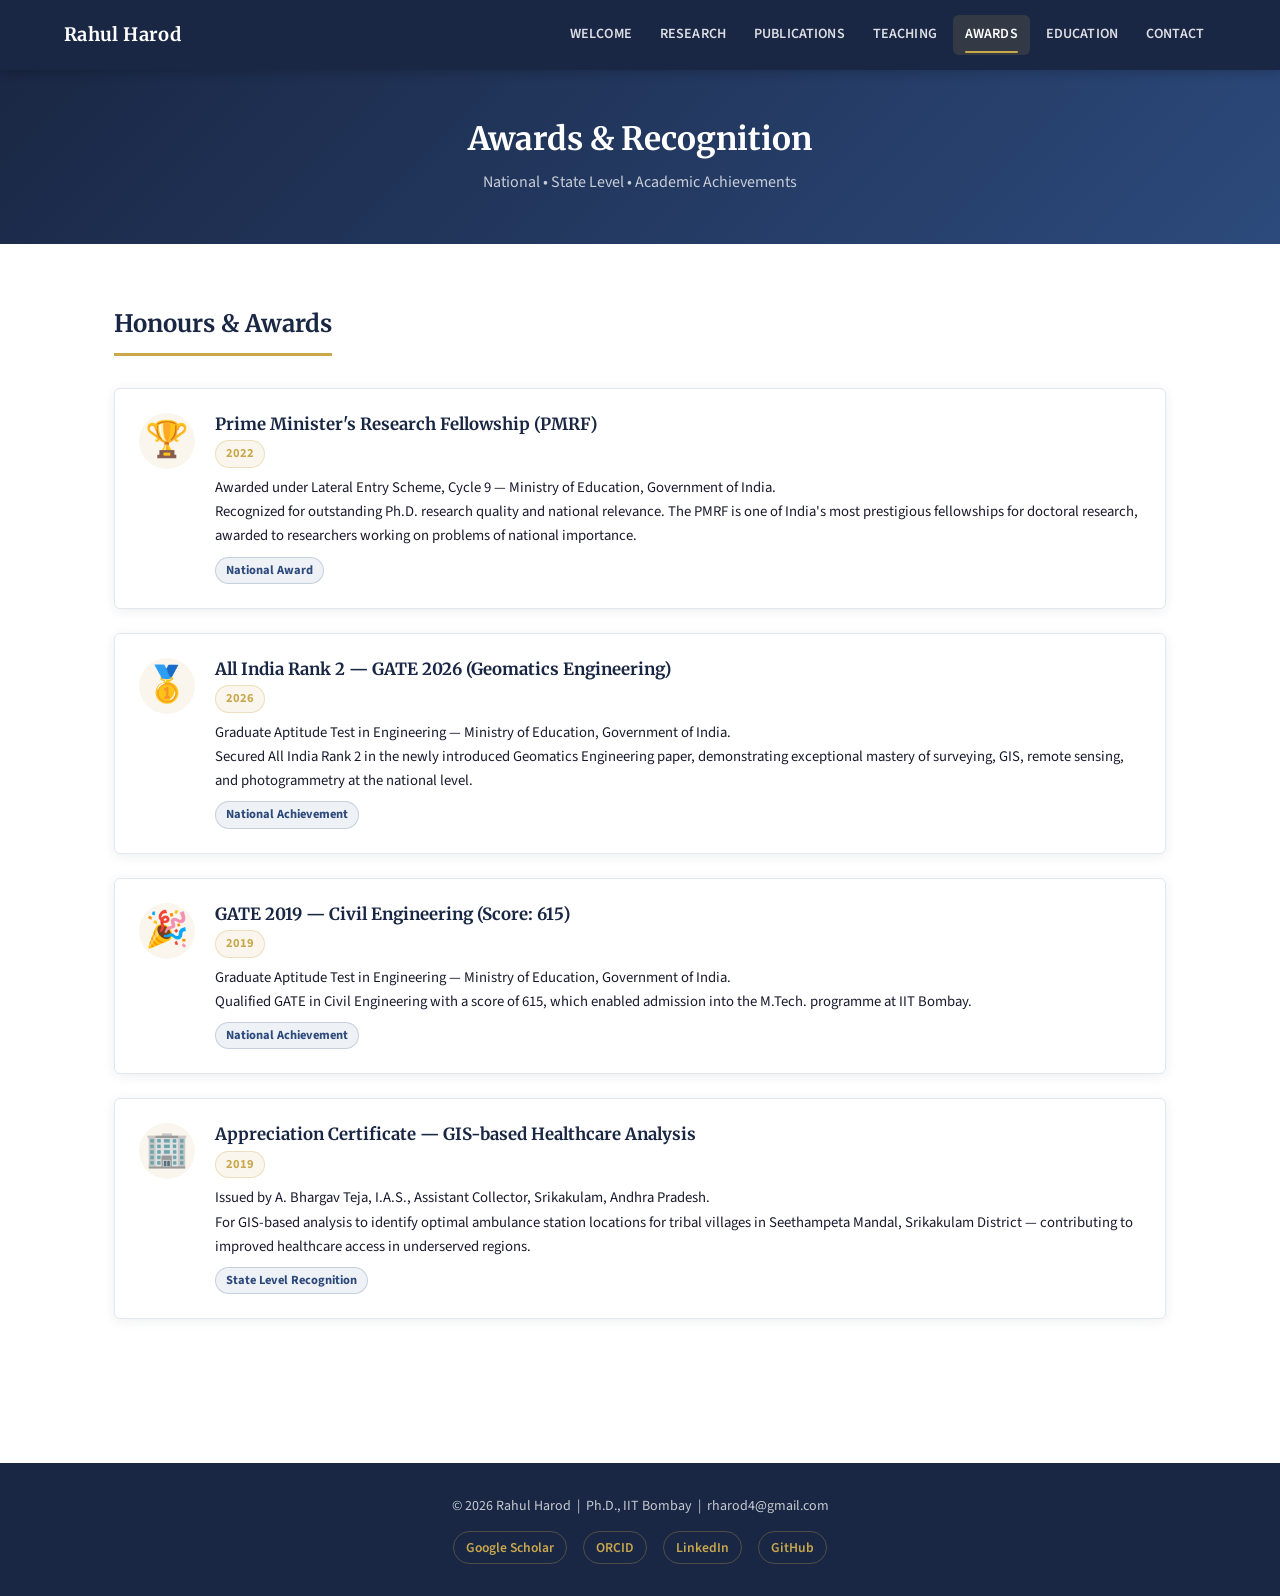
==== awards.html @ bf25e9b5 "Add complete academic portfolio website 7-page static site (HTML/CSS/JS) for Dr. Rahul Harod's acade" ====
<!DOCTYPE html>
<html lang="en">
<head>
  <meta charset="UTF-8">
  <meta name="viewport" content="width=device-width, initial-scale=1.0">
  <title>Awards — Rahul Harod | IIT Bombay</title>
  <meta name="description" content="Awards and recognition received by Dr. Rahul Harod including PMRF, GATE AIR 2, and other achievements.">
  <link rel="preconnect" href="https://fonts.googleapis.com">
  <link rel="preconnect" href="https://fonts.gstatic.com" crossorigin>
  <link href="https://fonts.googleapis.com/css2?family=Merriweather:ital,wght@0,400;0,700;1,400&family=Source+Sans+Pro:wght@400;600;700&display=swap" rel="stylesheet">
  <link rel="stylesheet" href="css/style.css">
</head>
<body>

  <!-- NAVBAR -->
  <nav class="navbar">
    <div class="nav-container">
      <a href="index.html" class="nav-logo">Rahul Harod</a>
      <button class="nav-toggle" aria-label="Toggle navigation">
        <span></span><span></span><span></span>
      </button>
      <div class="nav-links">
        <a href="index.html">Welcome</a>
        <a href="research.html">Research</a>
        <a href="publications.html">Publications</a>
        <a href="teaching.html">Teaching</a>
        <a href="awards.html">Awards</a>
        <a href="education.html">Education</a>
        <a href="contact.html">Contact</a>
      </div>
    </div>
  </nav>

  <!-- PAGE HEADER -->
  <div class="page-header">
    <h1>Awards &amp; Recognition</h1>
    <p>National &bull; State Level &bull; Academic Achievements</p>
  </div>

  <main>
    <section class="section">
      <div class="container">
        <h2 class="section-title">Honours &amp; Awards</h2>
        <div class="awards-list">

          <div class="award-card">
            <div class="award-icon">&#127942;</div>
            <div class="award-content">
              <h3>Prime Minister's Research Fellowship (PMRF)</h3>
              <span class="award-year">2022</span>
              <div class="award-desc">
                Awarded under Lateral Entry Scheme, Cycle 9 — Ministry of Education, Government of India.<br>
                Recognized for outstanding Ph.D. research quality and national relevance. The PMRF is one of India's most prestigious fellowships for doctoral research, awarded to researchers working on problems of national importance.
              </div>
              <span class="award-type">National Award</span>
            </div>
          </div>

          <div class="award-card">
            <div class="award-icon">&#129351;</div>
            <div class="award-content">
              <h3>All India Rank 2 — GATE 2026 (Geomatics Engineering)</h3>
              <span class="award-year">2026</span>
              <div class="award-desc">
                Graduate Aptitude Test in Engineering — Ministry of Education, Government of India.<br>
                Secured All India Rank 2 in the newly introduced Geomatics Engineering paper, demonstrating exceptional mastery of surveying, GIS, remote sensing, and photogrammetry at the national level.
              </div>
              <span class="award-type">National Achievement</span>
            </div>
          </div>

          <div class="award-card">
            <div class="award-icon">&#127881;</div>
            <div class="award-content">
              <h3>GATE 2019 — Civil Engineering (Score: 615)</h3>
              <span class="award-year">2019</span>
              <div class="award-desc">
                Graduate Aptitude Test in Engineering — Ministry of Education, Government of India.<br>
                Qualified GATE in Civil Engineering with a score of 615, which enabled admission into the M.Tech. programme at IIT Bombay.
              </div>
              <span class="award-type">National Achievement</span>
            </div>
          </div>

          <div class="award-card">
            <div class="award-icon">&#127970;</div>
            <div class="award-content">
              <h3>Appreciation Certificate — GIS-based Healthcare Analysis</h3>
              <span class="award-year">2019</span>
              <div class="award-desc">
                Issued by A. Bhargav Teja, I.A.S., Assistant Collector, Srikakulam, Andhra Pradesh.<br>
                For GIS-based analysis to identify optimal ambulance station locations for tribal villages in Seethampeta Mandal, Srikakulam District — contributing to improved healthcare access in underserved regions.
              </div>
              <span class="award-type">State Level Recognition</span>
            </div>
          </div>

        </div>
      </div>
    </section>
  </main>

  <!-- FOOTER -->
  <footer class="footer">
    <p>&#169; 2026 Rahul Harod &nbsp;|&nbsp; Ph.D., IIT Bombay &nbsp;|&nbsp; rharod4@gmail.com</p>
    <div class="footer-links">
      <a href="https://scholar.google.com/citations?user=Qqw7c_wAAAAJ&hl=en" target="_blank" rel="noopener">Google Scholar</a>
      <a href="https://orcid.org/0009-0002-3526-6725" target="_blank" rel="noopener">ORCID</a>
      <a href="http://www.linkedin.com/in/rahul-harod-670a47169" target="_blank" rel="noopener">LinkedIn</a>
      <a href="https://github.com/rahul-harod" target="_blank" rel="noopener">GitHub</a>
    </div>
  </footer>

  <script src="js/main.js"></script>
</body>
</html>
---- css/style.css ----
/* ============================================
   Rahul Harod Academic Portfolio — style.css
   ============================================ */

/* CSS Variables */
:root {
  --primary: #1a2744;
  --accent: #c9a84c;
  --secondary: #2c4a7c;
  --light-bg: #f8f9fc;
  --text-dark: #1a1a2e;
  --text-muted: #6b7280;
  --border: #e2e8f0;
  --white: #ffffff;
  --font-heading: 'Merriweather', Georgia, serif;
  --font-body: 'Source Sans Pro', 'Segoe UI', sans-serif;
  --font-mono: 'Courier New', monospace;
  --shadow: 0 2px 12px rgba(26, 39, 68, 0.08);
  --shadow-md: 0 4px 20px rgba(26, 39, 68, 0.12);
  --radius: 6px;
  --transition: 0.2s ease;
}

/* Reset & Base */
*, *::before, *::after { box-sizing: border-box; margin: 0; padding: 0; }

html { scroll-behavior: smooth; font-size: 16px; }

body {
  font-family: var(--font-body);
  color: var(--text-dark);
  background: var(--white);
  line-height: 1.7;
  padding-top: 70px;
}

h1, h2, h3, h4, h5 {
  font-family: var(--font-heading);
  line-height: 1.35;
  color: var(--primary);
}

a { color: var(--secondary); text-decoration: none; transition: color var(--transition); }
a:hover { color: var(--accent); }

ul { list-style: none; }

img { max-width: 100%; height: auto; }

/* ============================================
   NAVBAR
   ============================================ */
.navbar {
  position: fixed;
  top: 0; left: 0; right: 0;
  z-index: 1000;
  background: var(--primary);
  height: 70px;
  display: flex;
  align-items: center;
  box-shadow: 0 2px 10px rgba(0,0,0,0.2);
}

.nav-container {
  width: 100%;
  max-width: 1200px;
  margin: 0 auto;
  padding: 0 24px;
  display: flex;
  align-items: center;
  justify-content: space-between;
}

.nav-logo {
  font-family: var(--font-heading);
  font-size: 1.15rem;
  font-weight: 700;
  color: var(--white);
  letter-spacing: 0.02em;
}

.nav-logo:hover { color: var(--accent); }

.nav-links {
  display: flex;
  align-items: center;
  gap: 4px;
}

.nav-links a {
  color: rgba(255,255,255,0.85);
  font-family: var(--font-body);
  font-size: 0.88rem;
  font-weight: 600;
  padding: 8px 12px;
  border-radius: var(--radius);
  transition: all var(--transition);
  position: relative;
  letter-spacing: 0.01em;
  text-transform: uppercase;
}

.nav-links a:hover,
.nav-links a.active {
  color: var(--white);
  background: rgba(201,168,76,0.15);
}

.nav-links a.active::after {
  content: '';
  position: absolute;
  bottom: 2px; left: 12px; right: 12px;
  height: 2px;
  background: var(--accent);
  border-radius: 2px;
}

/* Hamburger */
.nav-toggle {
  display: none;
  flex-direction: column;
  gap: 5px;
  cursor: pointer;
  padding: 4px;
}

.nav-toggle span {
  display: block;
  width: 24px;
  height: 2px;
  background: var(--white);
  border-radius: 2px;
  transition: all 0.3s ease;
}

.nav-toggle.open span:nth-child(1) { transform: translateY(7px) rotate(45deg); }
.nav-toggle.open span:nth-child(2) { opacity: 0; }
.nav-toggle.open span:nth-child(3) { transform: translateY(-7px) rotate(-45deg); }

/* ============================================
   FOOTER
   ============================================ */
.footer {
  background: var(--primary);
  color: rgba(255,255,255,0.75);
  padding: 32px 24px;
  text-align: center;
  font-size: 0.875rem;
  margin-top: 80px;
}

.footer p { margin-bottom: 12px; }

.footer-links {
  display: flex;
  justify-content: center;
  gap: 16px;
  flex-wrap: wrap;
}

.footer-links a {
  color: var(--accent);
  font-weight: 600;
  font-size: 0.85rem;
  border: 1px solid rgba(201,168,76,0.3);
  padding: 4px 12px;
  border-radius: 20px;
  transition: all var(--transition);
}

.footer-links a:hover {
  background: rgba(201,168,76,0.15);
  border-color: var(--accent);
  color: var(--accent);
}

/* ============================================
   LAYOUT UTILITIES
   ============================================ */
.container {
  max-width: 1100px;
  margin: 0 auto;
  padding: 0 24px;
}

.section {
  padding: 64px 0;
}

.section + .section {
  border-top: 1px solid var(--border);
}

.section-title {
  font-size: 1.5rem;
  color: var(--primary);
  margin-bottom: 32px;
  padding-bottom: 12px;
  border-bottom: 3px solid var(--accent);
  display: inline-block;
}

.section-title-center {
  text-align: center;
  display: block;
}

/* ============================================
   HOME PAGE — HERO
   ============================================ */
.hero {
  background: linear-gradient(135deg, var(--primary) 0%, var(--secondary) 100%);
  color: var(--white);
  padding: 72px 24px;
}

.hero-inner {
  max-width: 1100px;
  margin: 0 auto;
  display: flex;
  align-items: center;
  gap: 48px;
}

.hero-photo {
  flex-shrink: 0;
}

.photo-circle {
  width: 160px;
  height: 160px;
  border-radius: 50%;
  background: var(--accent);
  display: flex;
  align-items: center;
  justify-content: center;
  font-family: var(--font-heading);
  font-size: 2.8rem;
  font-weight: 700;
  color: var(--primary);
  border: 4px solid rgba(255,255,255,0.3);
  box-shadow: 0 8px 32px rgba(0,0,0,0.2);
  overflow: hidden;
}

.photo-circle img {
  width: 100%;
  height: 100%;
  object-fit: cover;
}

.hero-content h1 {
  font-size: 2.4rem;
  color: var(--white);
  margin-bottom: 8px;
}

.hero-designation {
  font-size: 1.1rem;
  color: var(--accent);
  font-weight: 600;
  margin-bottom: 4px;
}

.hero-institution {
  font-size: 0.95rem;
  color: rgba(255,255,255,0.8);
  margin-bottom: 16px;
}

.hero-tagline {
  font-style: italic;
  color: rgba(255,255,255,0.9);
  font-size: 0.97rem;
  max-width: 600px;
  border-left: 3px solid var(--accent);
  padding-left: 14px;
  margin-bottom: 20px;
  line-height: 1.6;
}

.hero-contact {
  display: flex;
  flex-direction: column;
  gap: 5px;
  font-size: 0.9rem;
  color: rgba(255,255,255,0.85);
  margin-bottom: 20px;
}

.hero-contact span { display: flex; align-items: center; gap: 8px; }

.social-badges {
  display: flex;
  gap: 10px;
  flex-wrap: wrap;
}

.badge {
  display: inline-block;
  padding: 6px 16px;
  border: 1.5px solid var(--accent);
  color: var(--accent);
  border-radius: 20px;
  font-size: 0.82rem;
  font-weight: 700;
  letter-spacing: 0.03em;
  text-transform: uppercase;
  transition: all var(--transition);
}

.badge:hover {
  background: var(--accent);
  color: var(--primary);
}

/* ============================================
   HOME PAGE — QUICK STATS
   ============================================ */
.stats-grid {
  display: grid;
  grid-template-columns: repeat(4, 1fr);
  gap: 20px;
  margin-top: 16px;
}

.stat-card {
  background: var(--white);
  border: 1px solid var(--border);
  border-radius: var(--radius);
  padding: 28px 20px;
  text-align: center;
  box-shadow: var(--shadow);
  transition: transform var(--transition), box-shadow var(--transition);
}

.stat-card:hover {
  transform: translateY(-3px);
  box-shadow: var(--shadow-md);
}

.stat-icon {
  font-size: 2rem;
  margin-bottom: 10px;
}

.stat-number {
  font-family: var(--font-heading);
  font-size: 1.6rem;
  font-weight: 700;
  color: var(--primary);
  display: block;
}

.stat-label {
  font-size: 0.85rem;
  color: var(--text-muted);
  margin-top: 4px;
}

/* ============================================
   HOME PAGE — ABOUT BIO
   ============================================ */
.about-text p {
  margin-bottom: 16px;
  font-size: 1rem;
  line-height: 1.8;
  color: var(--text-dark);
}

/* ============================================
   HOME PAGE — NOTIFICATIONS
   ============================================ */
.notifications-list {
  display: flex;
  flex-direction: column;
  gap: 12px;
}

.notification-item {
  display: flex;
  gap: 14px;
  align-items: flex-start;
  padding: 14px 18px;
  background: var(--light-bg);
  border-left: 4px solid var(--accent);
  border-radius: 0 var(--radius) var(--radius) 0;
  font-size: 0.95rem;
}

.notif-dot {
  width: 8px;
  height: 8px;
  min-width: 8px;
  background: var(--accent);
  border-radius: 50%;
  margin-top: 6px;
}

/* ============================================
   PUBLICATION CARDS
   ============================================ */
.pub-list {
  display: flex;
  flex-direction: column;
  gap: 20px;
}

.pub-card {
  background: var(--white);
  border: 1px solid var(--border);
  border-left: 5px solid var(--accent);
  border-radius: var(--radius);
  padding: 20px 22px;
  box-shadow: var(--shadow);
  transition: box-shadow var(--transition);
}

.pub-card:hover { box-shadow: var(--shadow-md); }

.pub-number {
  font-size: 0.78rem;
  font-weight: 700;
  color: var(--accent);
  text-transform: uppercase;
  letter-spacing: 0.05em;
  margin-bottom: 6px;
}

.pub-title {
  font-family: var(--font-heading);
  font-size: 1rem;
  color: var(--primary);
  margin-bottom: 6px;
  line-height: 1.45;
}

.pub-authors {
  font-size: 0.9rem;
  color: var(--text-muted);
  margin-bottom: 4px;
}

.pub-journal {
  font-style: italic;
  font-size: 0.9rem;
  color: var(--secondary);
  margin-bottom: 10px;
}

.pub-meta {
  display: flex;
  gap: 10px;
  flex-wrap: wrap;
  align-items: center;
}

.doi-link {
  display: inline-block;
  padding: 4px 14px;
  background: var(--primary);
  color: var(--white);
  font-size: 0.8rem;
  font-weight: 600;
  border-radius: 20px;
  transition: background var(--transition);
}

.doi-link:hover { background: var(--secondary); color: var(--white); }

.pub-tag {
  display: inline-block;
  padding: 3px 10px;
  background: rgba(201,168,76,0.15);
  color: var(--primary);
  border: 1px solid rgba(201,168,76,0.4);
  font-size: 0.78rem;
  font-weight: 600;
  border-radius: 20px;
}

.pub-tag.under-review {
  background: rgba(44,74,124,0.1);
  border-color: rgba(44,74,124,0.3);
  color: var(--secondary);
}

.subsection-title {
  font-family: var(--font-heading);
  font-size: 1.15rem;
  color: var(--secondary);
  margin: 36px 0 18px;
  padding-bottom: 8px;
  border-bottom: 2px solid var(--border);
}

/* Conference items */
.conf-item {
  padding: 16px 20px;
  border: 1px solid var(--border);
  border-left: 4px solid var(--secondary);
  border-radius: var(--radius);
  background: var(--white);
  margin-bottom: 14px;
}

.conf-title {
  font-weight: 700;
  color: var(--primary);
  font-size: 0.95rem;
  margin-bottom: 4px;
}

.conf-venue {
  font-size: 0.88rem;
  color: var(--text-muted);
}

/* ============================================
   RESEARCH PAGE
   ============================================ */
.interests-grid {
  display: grid;
  grid-template-columns: repeat(2, 1fr);
  gap: 14px;
}

.interest-item {
  display: flex;
  align-items: flex-start;
  gap: 12px;
  padding: 14px 16px;
  background: var(--light-bg);
  border-radius: var(--radius);
  border-left: 3px solid var(--accent);
  font-size: 0.95rem;
}

.interest-item::before {
  content: '▸';
  color: var(--accent);
  font-size: 1rem;
  flex-shrink: 0;
  margin-top: 1px;
}

.phd-objective {
  margin-bottom: 28px;
  padding: 22px;
  background: var(--white);
  border: 1px solid var(--border);
  border-radius: var(--radius);
  box-shadow: var(--shadow);
}

.phd-objective-header {
  display: flex;
  align-items: center;
  gap: 14px;
  margin-bottom: 12px;
}

.obj-badge {
  background: var(--primary);
  color: var(--accent);
  font-size: 0.78rem;
  font-weight: 700;
  padding: 4px 12px;
  border-radius: 20px;
  text-transform: uppercase;
  letter-spacing: 0.05em;
  white-space: nowrap;
}

.phd-objective h4 {
  font-size: 1rem;
  color: var(--primary);
}

.phd-objective p {
  font-size: 0.93rem;
  color: var(--text-dark);
  line-height: 1.7;
}

.phd-highlight {
  background: linear-gradient(135deg, var(--light-bg) 0%, rgba(201,168,76,0.06) 100%);
  border: 1px solid var(--border);
  border-radius: var(--radius);
  padding: 24px;
  margin-bottom: 32px;
}

.phd-highlight h3 {
  font-size: 1.05rem;
  color: var(--secondary);
  margin-bottom: 8px;
}

.phd-highlight p {
  font-size: 0.95rem;
  color: var(--text-dark);
  line-height: 1.75;
}

/* ============================================
   TIMELINE (Education/Experience)
   ============================================ */
.timeline {
  position: relative;
  padding-left: 36px;
}

.timeline::before {
  content: '';
  position: absolute;
  left: 10px;
  top: 6px;
  bottom: 6px;
  width: 2px;
  background: linear-gradient(to bottom, var(--primary), var(--secondary));
}

.timeline-item {
  position: relative;
  margin-bottom: 36px;
}

.timeline-dot {
  position: absolute;
  left: -30px;
  top: 6px;
  width: 16px;
  height: 16px;
  border-radius: 50%;
  background: var(--accent);
  border: 3px solid var(--white);
  box-shadow: 0 0 0 2px var(--primary);
}

.timeline-card {
  background: var(--white);
  border: 1px solid var(--border);
  border-radius: var(--radius);
  padding: 22px 24px;
  box-shadow: var(--shadow);
  transition: box-shadow var(--transition);
}

.timeline-card:hover { box-shadow: var(--shadow-md); }

.timeline-period {
  display: inline-block;
  font-size: 0.8rem;
  font-weight: 700;
  color: var(--white);
  background: var(--primary);
  padding: 3px 12px;
  border-radius: 20px;
  margin-bottom: 10px;
  letter-spacing: 0.03em;
}

.timeline-title {
  font-family: var(--font-heading);
  font-size: 1.1rem;
  color: var(--primary);
  margin-bottom: 4px;
}

.timeline-subtitle {
  font-size: 0.9rem;
  color: var(--secondary);
  font-weight: 600;
  margin-bottom: 10px;
}

.timeline-card ul {
  list-style: none;
  padding: 0;
}

.timeline-card ul li {
  font-size: 0.92rem;
  color: var(--text-dark);
  padding: 3px 0 3px 18px;
  position: relative;
}

.timeline-card ul li::before {
  content: '•';
  color: var(--accent);
  position: absolute;
  left: 0;
  font-weight: 700;
}

.timeline-card .timeline-meta {
  font-size: 0.87rem;
  color: var(--text-muted);
  margin-top: 6px;
}

/* ============================================
   AWARDS PAGE
   ============================================ */
.awards-list {
  display: flex;
  flex-direction: column;
  gap: 24px;
}

.award-card {
  display: flex;
  gap: 20px;
  background: var(--white);
  border: 1px solid var(--border);
  border-radius: var(--radius);
  padding: 24px;
  box-shadow: var(--shadow);
  transition: box-shadow var(--transition);
}

.award-card:hover { box-shadow: var(--shadow-md); }

.award-icon {
  font-size: 2.2rem;
  flex-shrink: 0;
  width: 56px;
  height: 56px;
  background: rgba(201,168,76,0.1);
  border-radius: 50%;
  display: flex;
  align-items: center;
  justify-content: center;
}

.award-content h3 {
  font-size: 1.05rem;
  color: var(--primary);
  margin-bottom: 4px;
}

.award-year {
  display: inline-block;
  font-size: 0.78rem;
  font-weight: 700;
  color: var(--accent);
  background: rgba(201,168,76,0.1);
  border: 1px solid rgba(201,168,76,0.3);
  padding: 2px 10px;
  border-radius: 20px;
  margin-bottom: 8px;
}

.award-desc {
  font-size: 0.92rem;
  color: var(--text-dark);
  line-height: 1.65;
}

.award-type {
  display: inline-block;
  margin-top: 8px;
  font-size: 0.78rem;
  font-weight: 700;
  color: var(--secondary);
  background: rgba(44,74,124,0.08);
  border: 1px solid rgba(44,74,124,0.2);
  padding: 2px 10px;
  border-radius: 20px;
}

/* ============================================
   TEACHING PAGE
   ============================================ */
.philosophy-list {
  list-style: none;
  padding: 0;
}

.philosophy-list li {
  padding: 10px 0 10px 28px;
  position: relative;
  font-size: 0.97rem;
  border-bottom: 1px solid var(--border);
}

.philosophy-list li:last-child { border-bottom: none; }

.philosophy-list li::before {
  content: '▸';
  color: var(--accent);
  position: absolute;
  left: 0;
  font-size: 1rem;
}

.courses-grid {
  display: grid;
  grid-template-columns: repeat(2, 1fr);
  gap: 24px;
}

.course-group {
  background: var(--white);
  border: 1px solid var(--border);
  border-radius: var(--radius);
  padding: 22px;
  box-shadow: var(--shadow);
}

.course-group h4 {
  font-size: 0.9rem;
  text-transform: uppercase;
  letter-spacing: 0.05em;
  color: var(--accent);
  margin-bottom: 14px;
  padding-bottom: 8px;
  border-bottom: 2px solid var(--border);
}

.course-group ul {
  list-style: none;
}

.course-group ul li {
  padding: 6px 0 6px 18px;
  font-size: 0.93rem;
  position: relative;
  border-bottom: 1px solid var(--border);
  color: var(--text-dark);
}

.course-group ul li:last-child { border-bottom: none; }

.course-group ul li::before {
  content: '•';
  color: var(--accent);
  position: absolute;
  left: 0;
  font-weight: 700;
}

.ta-block {
  background: var(--light-bg);
  border-radius: var(--radius);
  padding: 24px;
  border: 1px solid var(--border);
}

.ta-block h4 {
  font-size: 1rem;
  color: var(--primary);
  margin-bottom: 14px;
  display: flex;
  align-items: center;
  gap: 10px;
}

.ta-item {
  padding: 12px 0;
  border-bottom: 1px solid var(--border);
}

.ta-item:last-child { border-bottom: none; }

.ta-item strong {
  display: block;
  color: var(--primary);
  font-size: 0.93rem;
  margin-bottom: 3px;
}

.ta-item p {
  font-size: 0.88rem;
  color: var(--text-muted);
  line-height: 1.5;
}

/* ============================================
   CONTACT PAGE
   ============================================ */
.contact-grid {
  display: grid;
  grid-template-columns: 1fr 1fr;
  gap: 40px;
  align-items: start;
}

.contact-card {
  background: var(--white);
  border: 1px solid var(--border);
  border-radius: var(--radius);
  padding: 32px;
  box-shadow: var(--shadow);
}

.contact-card h3 {
  font-size: 1.15rem;
  margin-bottom: 20px;
  padding-bottom: 12px;
  border-bottom: 2px solid var(--accent);
}

.contact-info-list {
  list-style: none;
  display: flex;
  flex-direction: column;
  gap: 14px;
}

.contact-info-list li {
  display: flex;
  gap: 14px;
  align-items: flex-start;
  font-size: 0.95rem;
}

.contact-info-list li .icon {
  font-size: 1.2rem;
  flex-shrink: 0;
  width: 24px;
}

.contact-links-list {
  list-style: none;
  display: flex;
  flex-direction: column;
  gap: 12px;
}

.contact-links-list li a {
  display: flex;
  align-items: center;
  gap: 12px;
  padding: 12px 16px;
  background: var(--light-bg);
  border: 1px solid var(--border);
  border-radius: var(--radius);
  color: var(--primary);
  font-weight: 600;
  font-size: 0.92rem;
  transition: all var(--transition);
}

.contact-links-list li a:hover {
  background: var(--primary);
  color: var(--accent);
  border-color: var(--primary);
}

/* ============================================
   SKILLS PAGE
   ============================================ */
.skills-grid {
  display: grid;
  grid-template-columns: repeat(2, 1fr);
  gap: 20px;
}

.skill-group {
  background: var(--white);
  border: 1px solid var(--border);
  border-radius: var(--radius);
  padding: 20px 22px;
  box-shadow: var(--shadow);
}

.skill-group h4 {
  font-size: 0.82rem;
  text-transform: uppercase;
  letter-spacing: 0.06em;
  color: var(--accent);
  margin-bottom: 12px;
  padding-bottom: 8px;
  border-bottom: 1px solid var(--border);
}

.skill-tags {
  display: flex;
  flex-wrap: wrap;
  gap: 8px;
}

.skill-tag {
  display: inline-block;
  padding: 4px 12px;
  background: rgba(26,39,68,0.06);
  color: var(--primary);
  font-size: 0.85rem;
  border-radius: 20px;
  border: 1px solid rgba(26,39,68,0.12);
  font-weight: 500;
}

.membership-card {
  background: var(--light-bg);
  border: 1px solid var(--border);
  border-left: 4px solid var(--secondary);
  border-radius: var(--radius);
  padding: 18px 22px;
  font-size: 0.95rem;
}

.membership-card strong {
  color: var(--primary);
  display: block;
  margin-bottom: 4px;
}

/* ============================================
   PAGE HEADER BANNER
   ============================================ */
.page-header {
  background: linear-gradient(135deg, var(--primary) 0%, var(--secondary) 100%);
  padding: 48px 24px;
  color: var(--white);
  text-align: center;
}

.page-header h1 {
  color: var(--white);
  font-size: 2rem;
  margin-bottom: 8px;
}

.page-header p {
  color: rgba(255,255,255,0.75);
  font-size: 1rem;
}

/* ============================================
   RESPONSIVE
   ============================================ */
@media (max-width: 900px) {
  .stats-grid { grid-template-columns: repeat(2, 1fr); }
  .interests-grid { grid-template-columns: 1fr; }
  .courses-grid { grid-template-columns: 1fr; }
  .contact-grid { grid-template-columns: 1fr; }
  .skills-grid { grid-template-columns: 1fr; }
  .award-card { flex-direction: column; gap: 12px; }
}

@media (max-width: 720px) {
  body { padding-top: 70px; }

  .nav-links {
    display: none;
    position: absolute;
    top: 70px;
    left: 0; right: 0;
    background: var(--primary);
    flex-direction: column;
    padding: 12px 16px 20px;
    gap: 2px;
    border-top: 1px solid rgba(255,255,255,0.1);
    box-shadow: 0 8px 20px rgba(0,0,0,0.2);
  }

  .nav-links.open { display: flex; }
  .nav-links a { padding: 10px 14px; font-size: 0.9rem; }
  .nav-toggle { display: flex; }

  .hero-inner { flex-direction: column; text-align: center; gap: 28px; }
  .hero-tagline { text-align: left; }
  .hero-contact { align-items: center; }
  .social-badges { justify-content: center; }
  .hero-content h1 { font-size: 1.8rem; }

  .stats-grid { grid-template-columns: repeat(2, 1fr); gap: 14px; }

  .timeline { padding-left: 24px; }
  .timeline-dot { left: -22px; }

  .section { padding: 44px 0; }
  .page-header h1 { font-size: 1.6rem; }
}

@media (max-width: 480px) {
  .stats-grid { grid-template-columns: 1fr 1fr; }
  .hero-content h1 { font-size: 1.6rem; }
  .photo-circle { width: 120px; height: 120px; font-size: 2.2rem; }
}
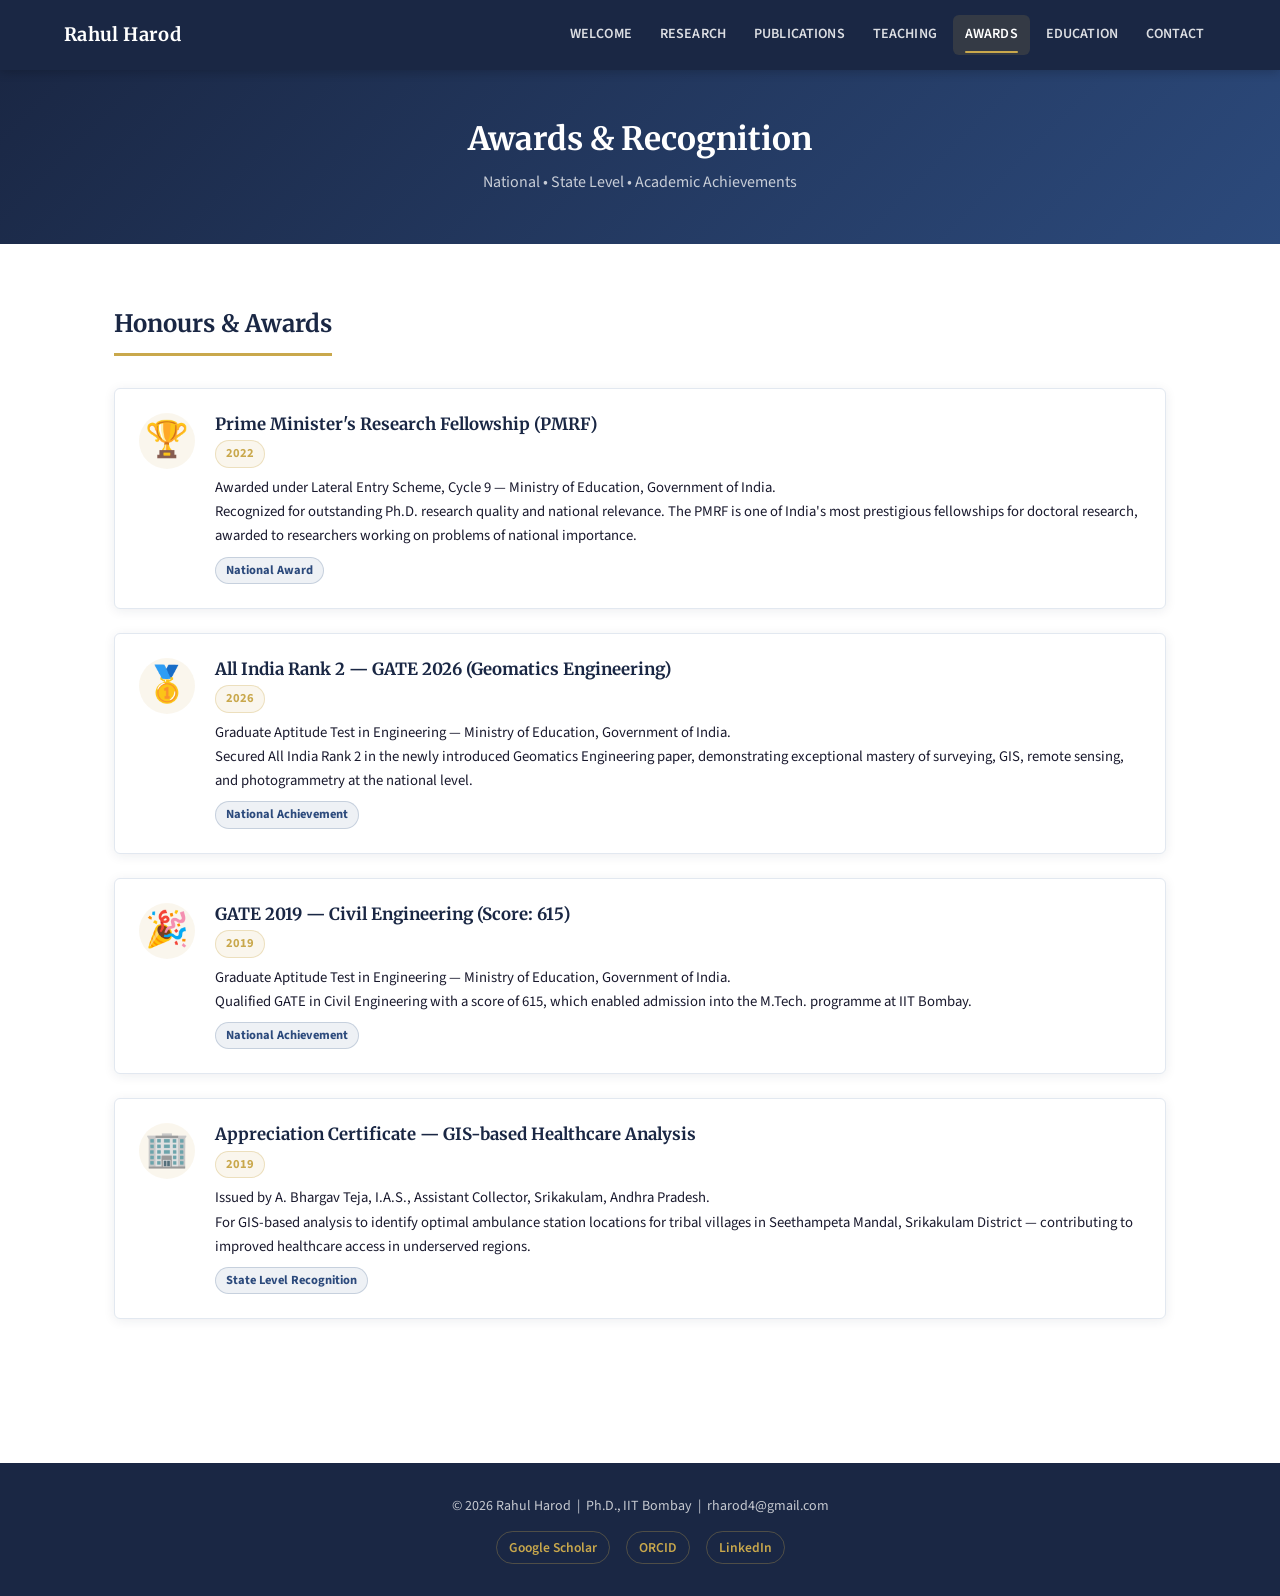
==== commit 1c41cd7b: "Overhaul landing page and sitewide professional polish - Add profile photo (Rahul.jpeg) replacing in" ====
--- a/awards.html
+++ b/awards.html
@@ -107,7 +107,7 @@
       <a href="https://scholar.google.com/citations?user=Qqw7c_wAAAAJ&hl=en" target="_blank" rel="noopener">Google Scholar</a>
       <a href="https://orcid.org/0009-0002-3526-6725" target="_blank" rel="noopener">ORCID</a>
       <a href="http://www.linkedin.com/in/rahul-harod-670a47169" target="_blank" rel="noopener">LinkedIn</a>
-      <a href="https://github.com/rahul-harod" target="_blank" rel="noopener">GitHub</a>
+
     </div>
   </footer>
 
--- a/css/style.css
+++ b/css/style.css
@@ -279,16 +279,12 @@
   line-height: 1.6;
 }
 
-.hero-contact {
-  display: flex;
-  flex-direction: column;
-  gap: 5px;
+.hero-contact-line {
   font-size: 0.9rem;
-  color: rgba(255,255,255,0.85);
+  color: rgba(255,255,255,0.75);
   margin-bottom: 20px;
-}
-
-.hero-contact span { display: flex; align-items: center; gap: 8px; }
+  letter-spacing: 0.01em;
+}
 
 .social-badges {
   display: flex;
@@ -321,14 +317,14 @@
   display: grid;
   grid-template-columns: repeat(4, 1fr);
   gap: 20px;
-  margin-top: 16px;
 }
 
 .stat-card {
   background: var(--white);
   border: 1px solid var(--border);
-  border-radius: var(--radius);
-  padding: 28px 20px;
+  border-top: 3px solid var(--accent);
+  border-radius: var(--radius);
+  padding: 24px 20px;
   text-align: center;
   box-shadow: var(--shadow);
   transition: transform var(--transition), box-shadow var(--transition);
@@ -339,23 +335,24 @@
   box-shadow: var(--shadow-md);
 }
 
-.stat-icon {
-  font-size: 2rem;
-  margin-bottom: 10px;
-}
-
-.stat-number {
+.stat-icon-text {
   font-family: var(--font-heading);
-  font-size: 1.6rem;
-  font-weight: 700;
-  color: var(--primary);
-  display: block;
-}
-
-.stat-label {
-  font-size: 0.85rem;
+  font-size: 1.7rem;
+  font-weight: 700;
+  color: var(--primary);
+  margin-bottom: 6px;
+}
+
+.stat-label-main {
+  font-size: 0.88rem;
+  font-weight: 700;
+  color: var(--primary);
+  margin-bottom: 3px;
+}
+
+.stat-sub {
+  font-size: 0.78rem;
   color: var(--text-muted);
-  margin-top: 4px;
 }
 
 /* ============================================
@@ -366,6 +363,90 @@
   font-size: 1rem;
   line-height: 1.8;
   color: var(--text-dark);
+}
+
+/* ============================================
+   HOME PAGE — RESEARCH HIGHLIGHTS
+   ============================================ */
+.highlights-grid {
+  display: grid;
+  grid-template-columns: repeat(2, 1fr);
+  gap: 20px;
+}
+
+.highlight-card {
+  background: var(--white);
+  border: 1px solid var(--border);
+  border-radius: var(--radius);
+  padding: 22px 24px;
+  box-shadow: var(--shadow);
+}
+
+.highlight-label {
+  font-family: var(--font-heading);
+  font-size: 0.88rem;
+  font-weight: 700;
+  color: var(--accent);
+  text-transform: uppercase;
+  letter-spacing: 0.06em;
+  margin-bottom: 10px;
+}
+
+.highlight-card p {
+  font-size: 0.93rem;
+  color: var(--text-dark);
+  line-height: 1.7;
+}
+
+/* ============================================
+   HOME PAGE — COLLABORATE
+   ============================================ */
+.collab-grid {
+  display: grid;
+  grid-template-columns: repeat(2, 1fr);
+  gap: 20px;
+}
+
+.collab-item {
+  padding: 20px 22px;
+  border: 1px solid var(--border);
+  border-left: 4px solid var(--secondary);
+  border-radius: var(--radius);
+  background: var(--white);
+  box-shadow: var(--shadow);
+}
+
+.collab-title {
+  font-family: var(--font-heading);
+  font-size: 0.93rem;
+  font-weight: 700;
+  color: var(--primary);
+  margin-bottom: 8px;
+}
+
+.collab-item p {
+  font-size: 0.9rem;
+  color: var(--text-dark);
+  line-height: 1.65;
+}
+
+.cta-btn {
+  display: inline-block;
+  padding: 11px 28px;
+  background: var(--primary);
+  color: var(--white);
+  font-family: var(--font-body);
+  font-size: 0.92rem;
+  font-weight: 700;
+  border-radius: var(--radius);
+  letter-spacing: 0.02em;
+  transition: background var(--transition), transform var(--transition);
+}
+
+.cta-btn:hover {
+  background: var(--secondary);
+  color: var(--white);
+  transform: translateY(-1px);
 }
 
 /* ============================================
@@ -1040,6 +1121,8 @@
   .contact-grid { grid-template-columns: 1fr; }
   .skills-grid { grid-template-columns: 1fr; }
   .award-card { flex-direction: column; gap: 12px; }
+  .highlights-grid { grid-template-columns: 1fr; }
+  .collab-grid { grid-template-columns: 1fr; }
 }
 
 @media (max-width: 720px) {
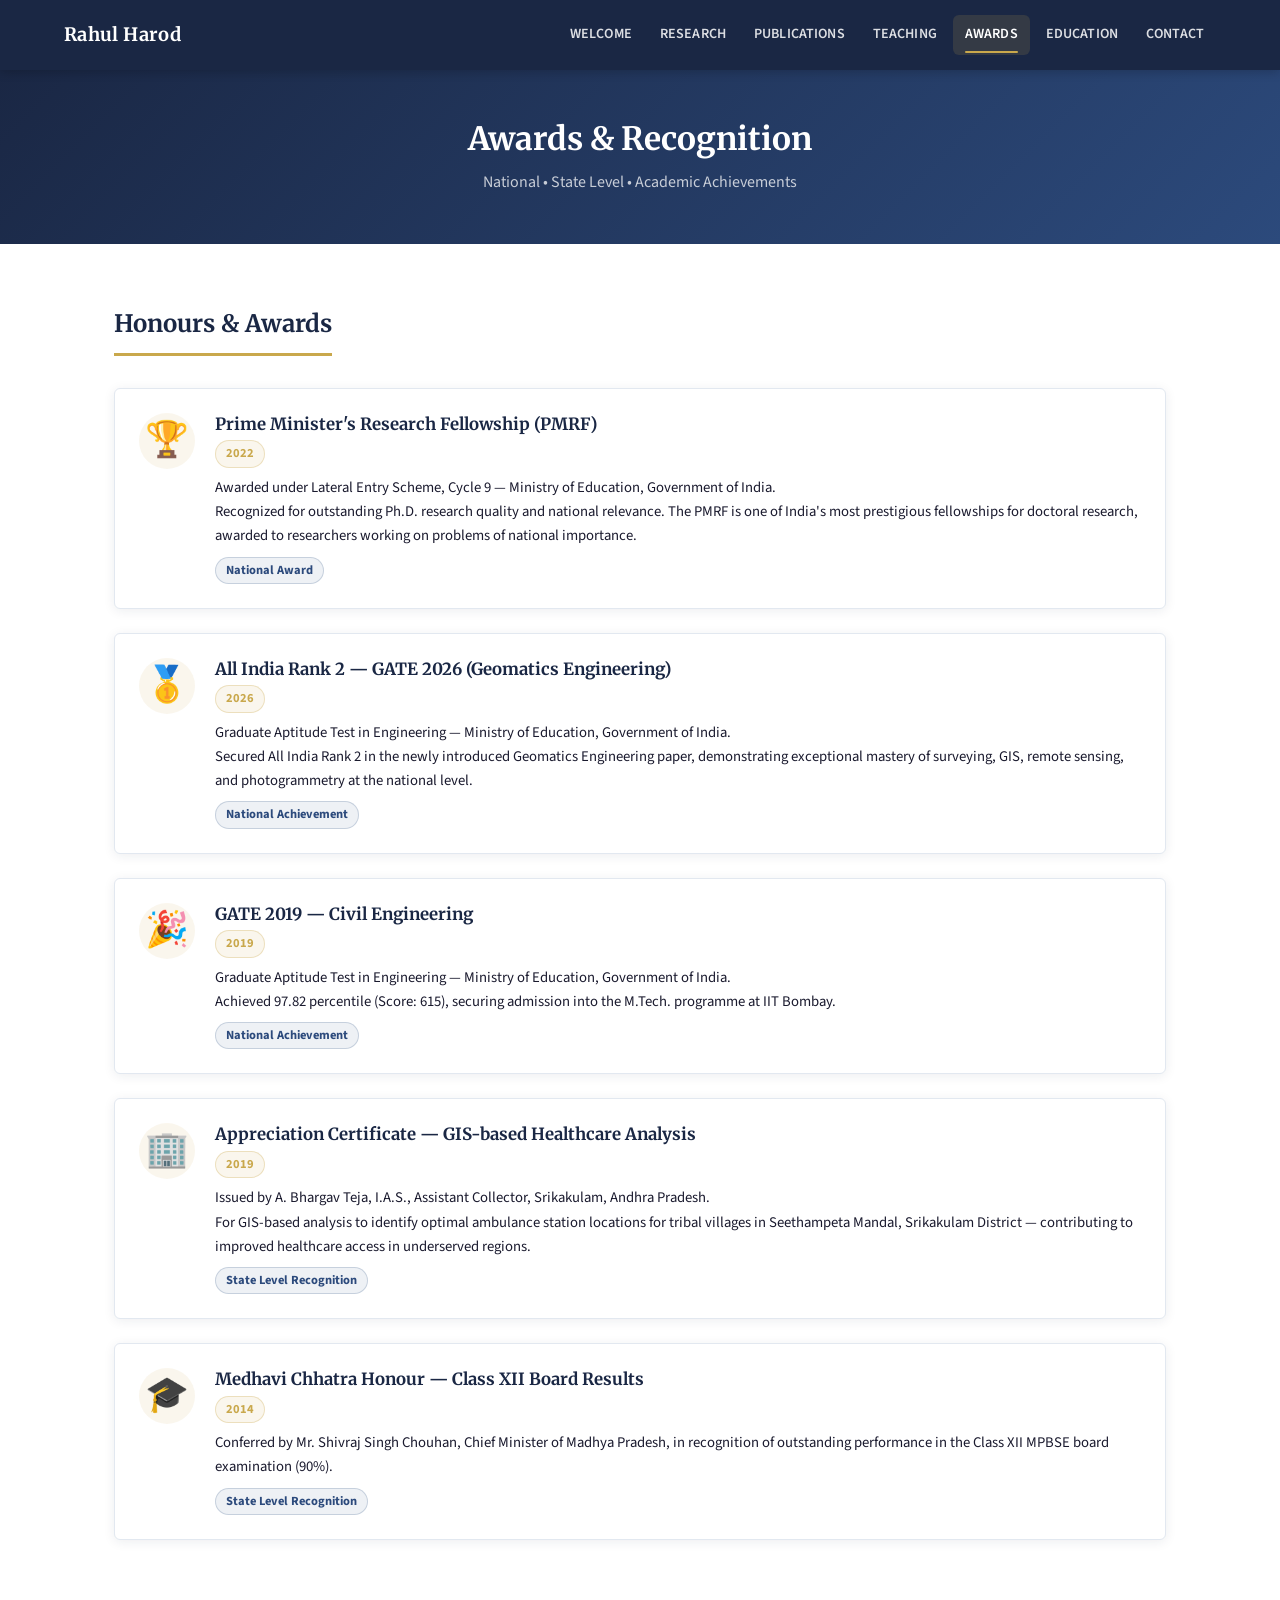
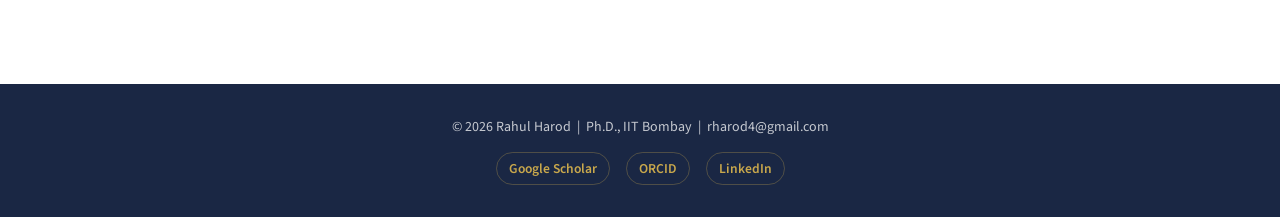
==== commit 78df6fb7: "Awards: add Medhavi Chhatra honour; update GATE 2019 with 97.82 percentile" ====
--- a/awards.html
+++ b/awards.html
@@ -4,6 +4,9 @@
   <meta charset="UTF-8">
   <meta name="viewport" content="width=device-width, initial-scale=1.0">
   <title>Awards — Rahul Harod | IIT Bombay</title>
+  <meta name="robots" content="index, follow">
+  <link rel="canonical" href="https://rahul-harod.github.io/Portfolio/awards.html">
+  <meta name="author" content="Rahul Harod">
   <meta name="description" content="Awards and recognition received by Dr. Rahul Harod including PMRF, GATE AIR 2, and other achievements.">
   <link rel="preconnect" href="https://fonts.googleapis.com">
   <link rel="preconnect" href="https://fonts.gstatic.com" crossorigin>
@@ -72,11 +75,11 @@
           <div class="award-card">
             <div class="award-icon">&#127881;</div>
             <div class="award-content">
-              <h3>GATE 2019 — Civil Engineering (Score: 615)</h3>
+              <h3>GATE 2019 — Civil Engineering</h3>
               <span class="award-year">2019</span>
               <div class="award-desc">
                 Graduate Aptitude Test in Engineering — Ministry of Education, Government of India.<br>
-                Qualified GATE in Civil Engineering with a score of 615, which enabled admission into the M.Tech. programme at IIT Bombay.
+                Achieved 97.82 percentile (Score: 615), securing admission into the M.Tech. programme at IIT Bombay.
               </div>
               <span class="award-type">National Achievement</span>
             </div>
@@ -90,6 +93,18 @@
               <div class="award-desc">
                 Issued by A. Bhargav Teja, I.A.S., Assistant Collector, Srikakulam, Andhra Pradesh.<br>
                 For GIS-based analysis to identify optimal ambulance station locations for tribal villages in Seethampeta Mandal, Srikakulam District — contributing to improved healthcare access in underserved regions.
+              </div>
+              <span class="award-type">State Level Recognition</span>
+            </div>
+          </div>
+
+          <div class="award-card">
+            <div class="award-icon">&#127891;</div>
+            <div class="award-content">
+              <h3>Medhavi Chhatra Honour — Class XII Board Results</h3>
+              <span class="award-year">2014</span>
+              <div class="award-desc">
+                Conferred by Mr. Shivraj Singh Chouhan, Chief Minister of Madhya Pradesh, in recognition of outstanding performance in the Class XII MPBSE board examination (90%).
               </div>
               <span class="award-type">State Level Recognition</span>
             </div>
--- a/css/style.css
+++ b/css/style.css
@@ -923,6 +923,24 @@
   font-weight: 700;
 }
 
+.course-tags {
+  display: flex;
+  flex-wrap: wrap;
+  gap: 10px;
+}
+
+.course-pill {
+  display: inline-block;
+  padding: 8px 18px;
+  background: var(--white);
+  border: 1px solid var(--border);
+  border-left: 3px solid var(--accent);
+  border-radius: var(--radius);
+  font-size: 0.92rem;
+  color: var(--primary);
+  font-weight: 600;
+}
+
 .ta-block {
   background: var(--light-bg);
   border-radius: var(--radius);
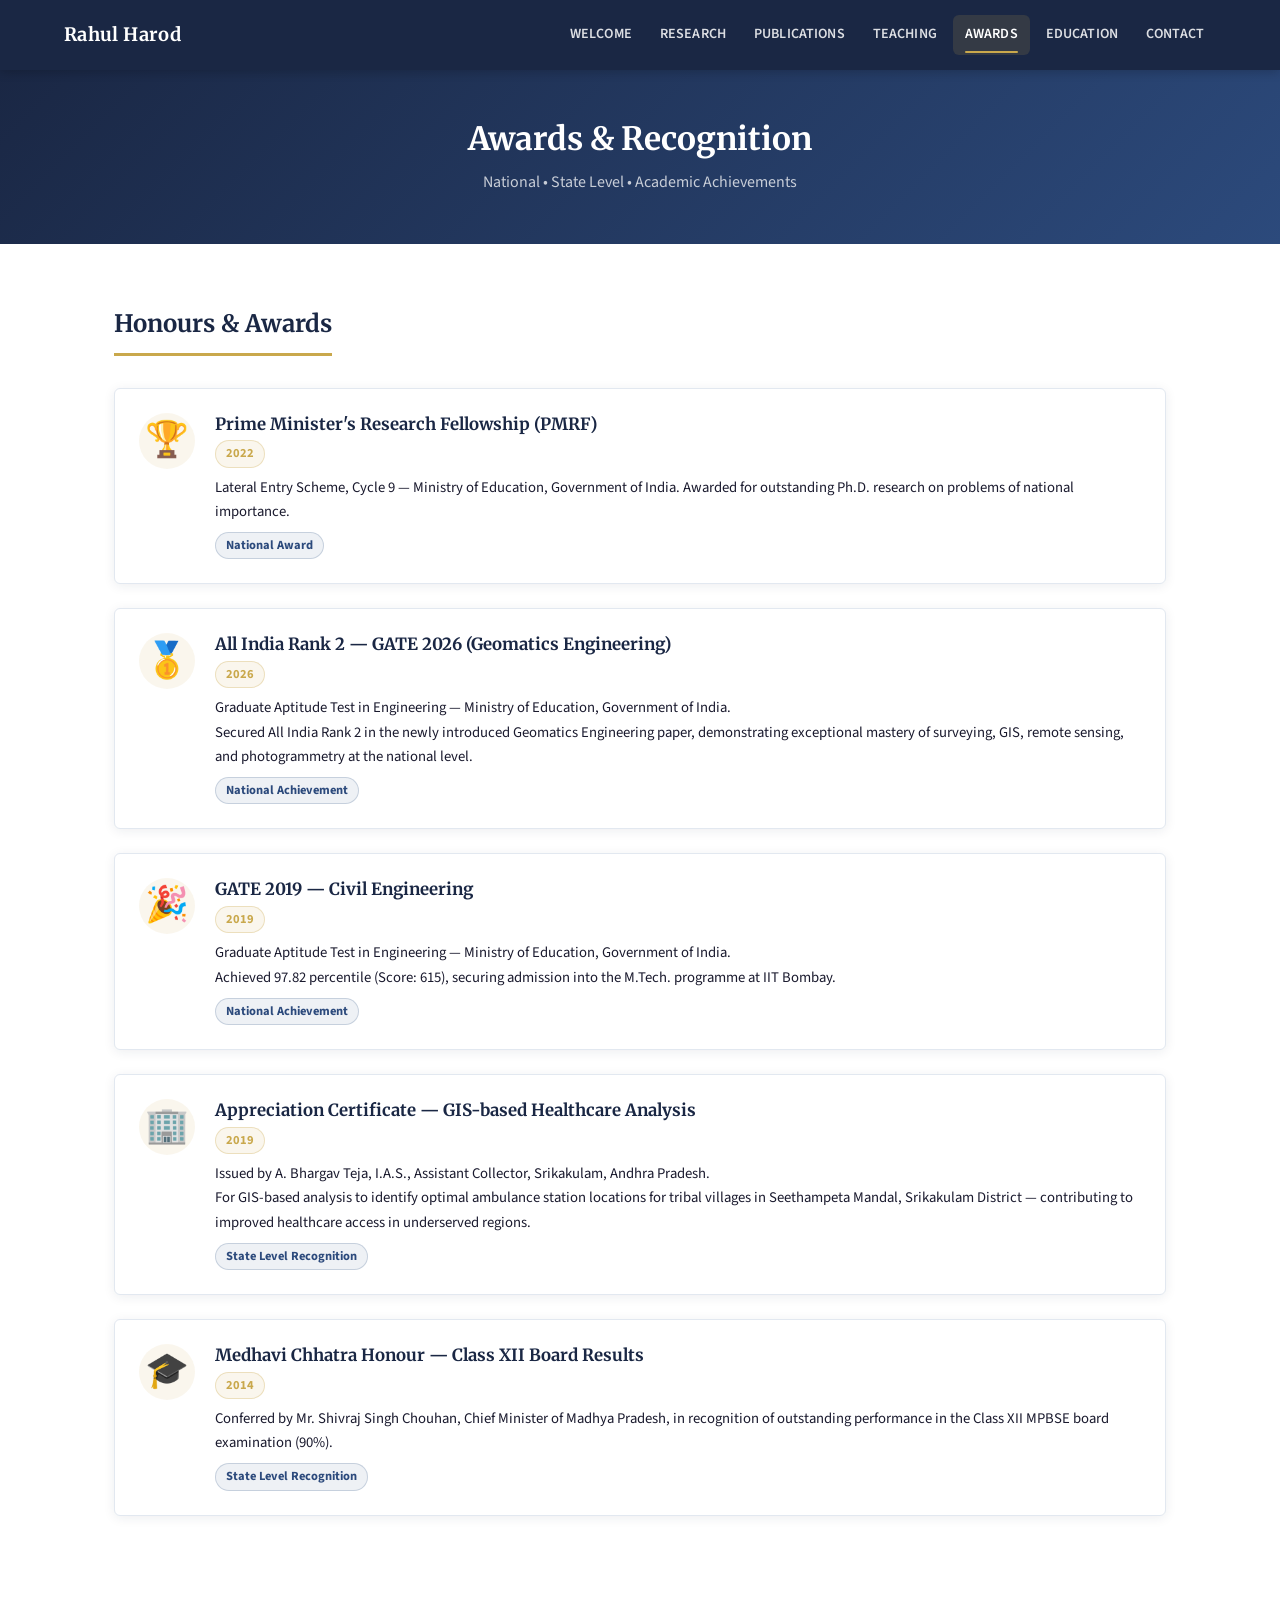
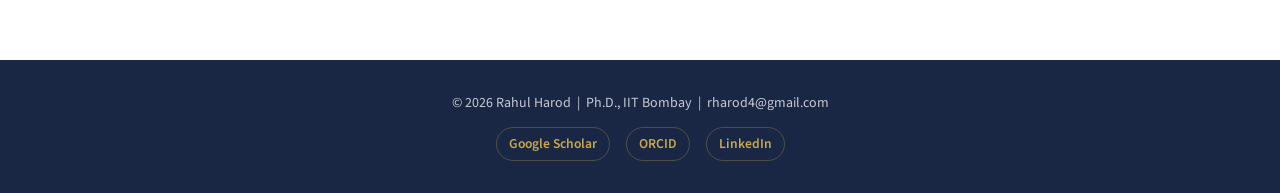
==== commit b8a78930: "Fix publication labels, bold author name, update accepted paper status, shorten PMRF description, ad" ====
--- a/awards.html
+++ b/awards.html
@@ -52,8 +52,7 @@
               <h3>Prime Minister's Research Fellowship (PMRF)</h3>
               <span class="award-year">2022</span>
               <div class="award-desc">
-                Awarded under Lateral Entry Scheme, Cycle 9 — Ministry of Education, Government of India.<br>
-                Recognized for outstanding Ph.D. research quality and national relevance. The PMRF is one of India's most prestigious fellowships for doctoral research, awarded to researchers working on problems of national importance.
+                Lateral Entry Scheme, Cycle 9 — Ministry of Education, Government of India. Awarded for outstanding Ph.D. research on problems of national importance.
               </div>
               <span class="award-type">National Award</span>
             </div>
--- a/css/style.css
+++ b/css/style.css
@@ -672,6 +672,33 @@
   margin-bottom: 32px;
 }
 
+/* Research Figures */
+.research-figures {
+  display: grid;
+  grid-template-columns: 1fr 1fr;
+  gap: 32px;
+  margin-top: 24px;
+}
+
+.research-figure {
+  margin: 0;
+}
+
+.research-figure img {
+  width: 100%;
+  height: auto;
+  display: block;
+  border-radius: var(--radius);
+  border: 1px solid var(--border);
+}
+
+.research-figure figcaption {
+  margin-top: 10px;
+  font-size: 0.82rem;
+  color: var(--text-muted);
+  line-height: 1.6;
+}
+
 .phd-highlight h3 {
   font-size: 1.05rem;
   color: var(--secondary);
@@ -1106,6 +1133,119 @@
   color: var(--primary);
   display: block;
   margin-bottom: 4px;
+}
+
+/* ============================================
+   PMRF BLOCK (inside PhD timeline card)
+   ============================================ */
+.pmrf-block {
+  margin-top: 18px;
+  padding: 16px 18px;
+  background: rgba(26,39,68,0.04);
+  border: 1px solid var(--border);
+  border-left: 4px solid var(--accent);
+  border-radius: var(--radius);
+}
+
+.pmrf-header {
+  display: flex;
+  align-items: center;
+  gap: 10px;
+  margin-bottom: 4px;
+}
+
+.pmrf-badge {
+  font-size: 0.72rem;
+  font-weight: 700;
+  letter-spacing: 0.06em;
+  background: var(--primary);
+  color: var(--accent);
+  padding: 3px 10px;
+  border-radius: 20px;
+  white-space: nowrap;
+}
+
+.pmrf-title {
+  font-family: var(--font-heading);
+  font-size: 0.92rem;
+  font-weight: 700;
+  color: var(--primary);
+}
+
+.pmrf-meta {
+  font-size: 0.82rem;
+  color: var(--text-muted);
+  margin-bottom: 2px;
+}
+
+/* ============================================
+   EXPANDABLE PANELS (details/summary)
+   ============================================ */
+.expand-panel {
+  margin-top: 16px;
+  border: 1px solid var(--border);
+  border-radius: var(--radius);
+  background: var(--white);
+}
+
+.expand-panel summary {
+  padding: 11px 16px;
+  cursor: pointer;
+  color: var(--secondary);
+  font-weight: 700;
+  font-size: 0.85rem;
+  letter-spacing: 0.02em;
+  list-style: none;
+  display: flex;
+  align-items: center;
+  gap: 8px;
+  user-select: none;
+  transition: color var(--transition);
+}
+
+.expand-panel summary::-webkit-details-marker { display: none; }
+
+.expand-panel summary::before {
+  content: '›';
+  font-size: 1.1rem;
+  font-weight: 700;
+  color: var(--accent);
+  transition: transform 0.2s ease;
+  display: inline-block;
+}
+
+.expand-panel[open] summary::before {
+  transform: rotate(90deg);
+}
+
+.expand-panel[open] summary {
+  border-bottom: 1px solid var(--border);
+  color: var(--primary);
+}
+
+.expand-content {
+  padding: 18px 20px;
+  font-size: 0.9rem;
+  line-height: 1.7;
+  color: var(--text-dark);
+}
+
+.expand-content p { margin-bottom: 10px; }
+.expand-content p:last-child { margin-bottom: 0; }
+
+.expand-obj {
+  margin-bottom: 18px;
+}
+
+.expand-obj:last-child { margin-bottom: 0; }
+
+.expand-obj-label {
+  font-size: 0.78rem;
+  font-weight: 700;
+  text-transform: uppercase;
+  letter-spacing: 0.06em;
+  color: var(--accent);
+  margin-bottom: 6px;
 }
 
 /* ============================================
@@ -1182,4 +1322,5 @@
   .stats-grid { grid-template-columns: 1fr 1fr; }
   .hero-content h1 { font-size: 1.6rem; }
   .photo-circle { width: 120px; height: 120px; font-size: 2.2rem; }
-}
+  .research-figures { grid-template-columns: 1fr; }
+}
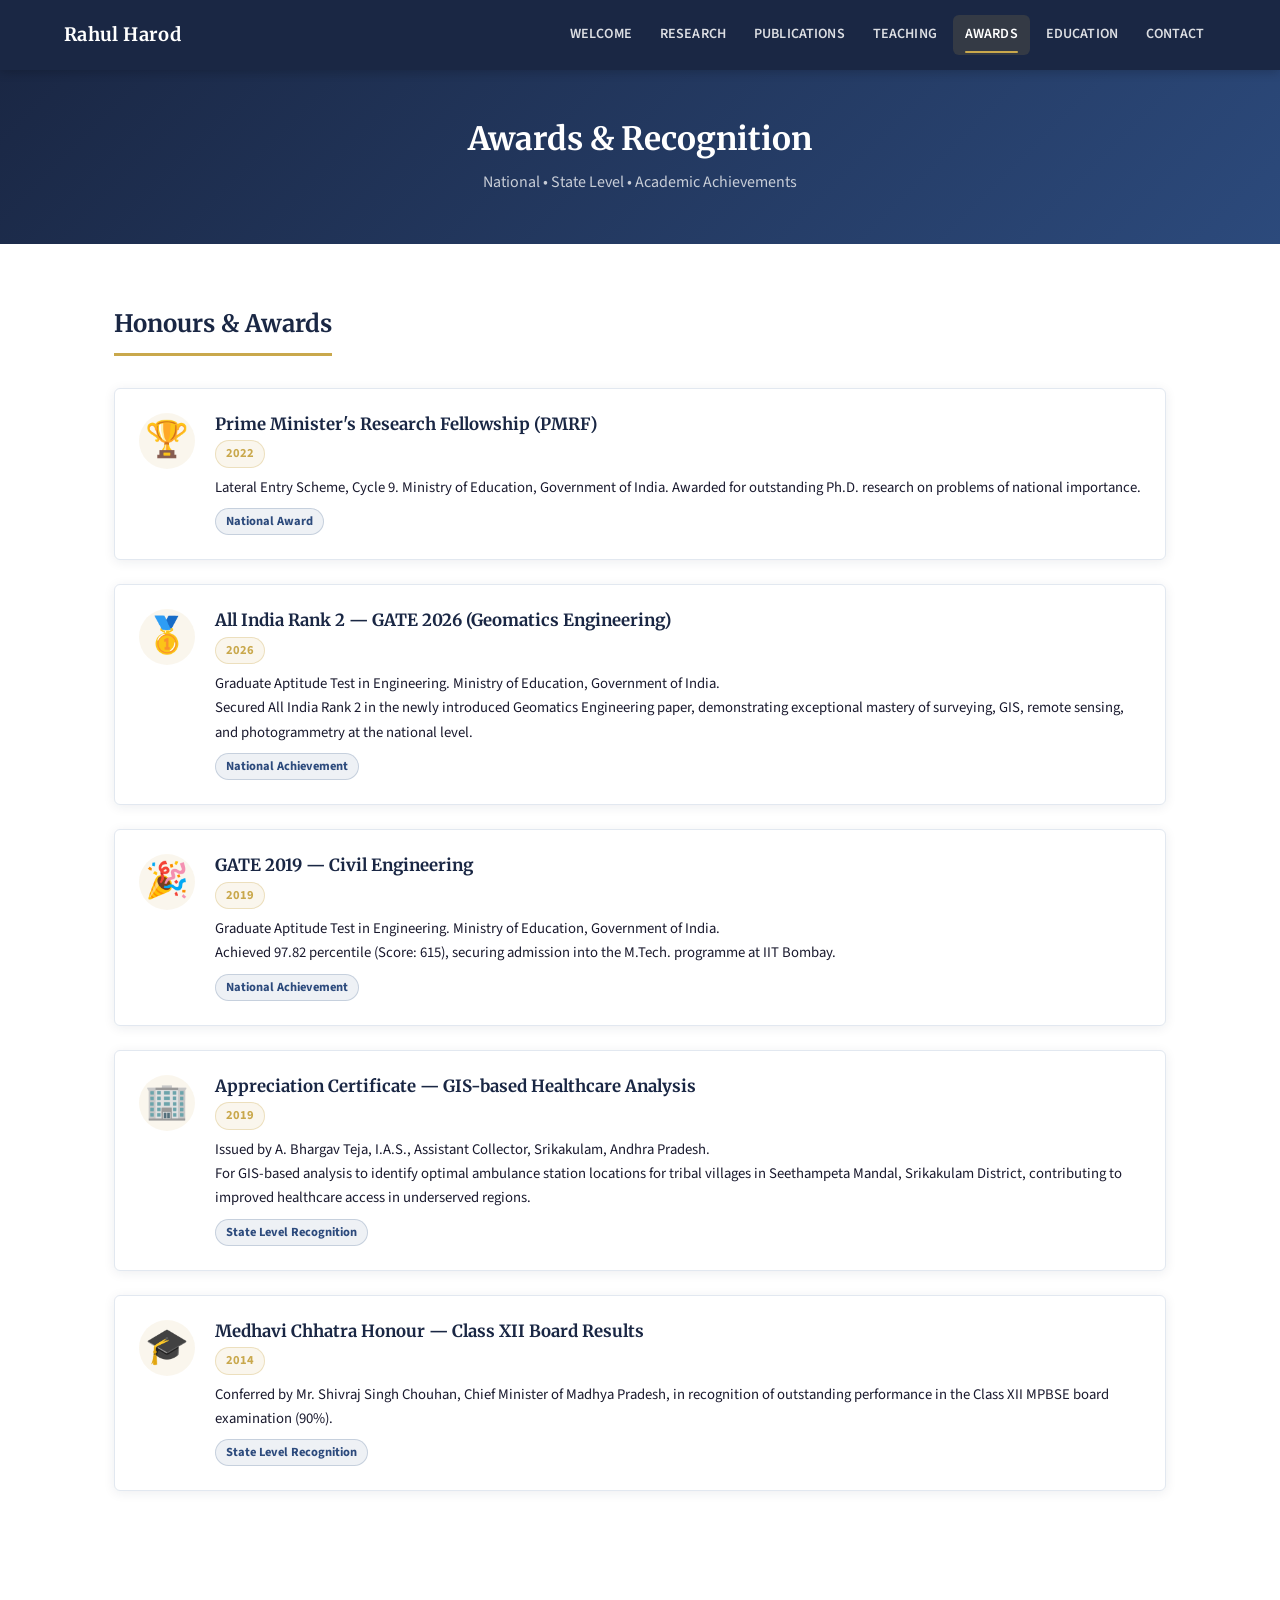
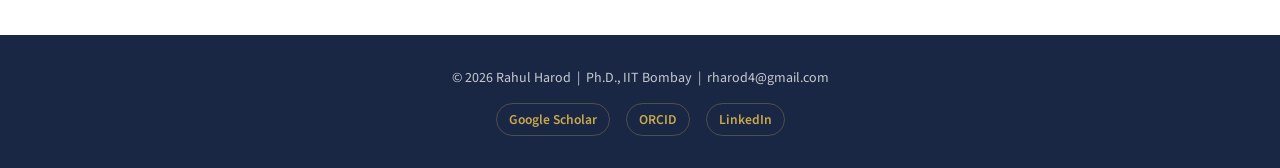
==== commit d0b43f91: "Reduce AI-pattern em-dash usage across all pages Replace 'noun phrase — participial clause' em-dashe" ====
--- a/awards.html
+++ b/awards.html
@@ -11,6 +11,7 @@
   <link rel="preconnect" href="https://fonts.googleapis.com">
   <link rel="preconnect" href="https://fonts.gstatic.com" crossorigin>
   <link href="https://fonts.googleapis.com/css2?family=Merriweather:ital,wght@0,400;0,700;1,400&family=Source+Sans+Pro:wght@400;600;700&display=swap" rel="stylesheet">
+  <link rel="icon" type="image/svg+xml" href="favicon.svg">
   <link rel="stylesheet" href="css/style.css">
 </head>
 <body>
@@ -52,7 +53,7 @@
               <h3>Prime Minister's Research Fellowship (PMRF)</h3>
               <span class="award-year">2022</span>
               <div class="award-desc">
-                Lateral Entry Scheme, Cycle 9 — Ministry of Education, Government of India. Awarded for outstanding Ph.D. research on problems of national importance.
+                Lateral Entry Scheme, Cycle 9. Ministry of Education, Government of India. Awarded for outstanding Ph.D. research on problems of national importance.
               </div>
               <span class="award-type">National Award</span>
             </div>
@@ -64,7 +65,7 @@
               <h3>All India Rank 2 — GATE 2026 (Geomatics Engineering)</h3>
               <span class="award-year">2026</span>
               <div class="award-desc">
-                Graduate Aptitude Test in Engineering — Ministry of Education, Government of India.<br>
+                Graduate Aptitude Test in Engineering. Ministry of Education, Government of India.<br>
                 Secured All India Rank 2 in the newly introduced Geomatics Engineering paper, demonstrating exceptional mastery of surveying, GIS, remote sensing, and photogrammetry at the national level.
               </div>
               <span class="award-type">National Achievement</span>
@@ -77,7 +78,7 @@
               <h3>GATE 2019 — Civil Engineering</h3>
               <span class="award-year">2019</span>
               <div class="award-desc">
-                Graduate Aptitude Test in Engineering — Ministry of Education, Government of India.<br>
+                Graduate Aptitude Test in Engineering. Ministry of Education, Government of India.<br>
                 Achieved 97.82 percentile (Score: 615), securing admission into the M.Tech. programme at IIT Bombay.
               </div>
               <span class="award-type">National Achievement</span>
@@ -91,7 +92,7 @@
               <span class="award-year">2019</span>
               <div class="award-desc">
                 Issued by A. Bhargav Teja, I.A.S., Assistant Collector, Srikakulam, Andhra Pradesh.<br>
-                For GIS-based analysis to identify optimal ambulance station locations for tribal villages in Seethampeta Mandal, Srikakulam District — contributing to improved healthcare access in underserved regions.
+                For GIS-based analysis to identify optimal ambulance station locations for tribal villages in Seethampeta Mandal, Srikakulam District, contributing to improved healthcare access in underserved regions.
               </div>
               <span class="award-type">State Level Recognition</span>
             </div>
--- a/css/style.css
+++ b/css/style.css
@@ -549,6 +549,21 @@
 
 .doi-link:hover { background: var(--secondary); color: var(--white); }
 
+.thesis-link {
+  display: inline-block;
+  margin-top: 12px;
+  padding: 5px 16px;
+  background: transparent;
+  color: var(--secondary);
+  border: 1px solid var(--secondary);
+  font-size: 0.82rem;
+  font-weight: 600;
+  border-radius: 20px;
+  transition: background var(--transition), color var(--transition);
+}
+
+.thesis-link:hover { background: var(--secondary); color: var(--white); }
+
 .pub-tag {
   display: inline-block;
   padding: 3px 10px;
@@ -674,22 +689,65 @@
 
 /* Research Figures */
 .research-figures {
+  display: flex;
+  flex-direction: column;
+  gap: 24px;
+  margin-top: 24px;
+}
+
+/* Frame 1 — centred single frame */
+.fig-center {
+  display: flex;
+  justify-content: center;
+}
+
+.fig-center .research-figure {
+  max-width: 62%;
+}
+
+/* Frame 2 — two side-by-side panels */
+.fig-panels {
   display: grid;
   grid-template-columns: 1fr 1fr;
-  gap: 32px;
-  margin-top: 24px;
-}
-
+  gap: 20px;
+  align-items: start;
+}
+
+/* The figure frame itself */
 .research-figure {
   margin: 0;
-}
-
-.research-figure img {
+  background: var(--white);
+  border: 1px solid var(--border);
+  border-radius: var(--radius);
+  padding: 12px;
+  box-shadow: var(--shadow);
+}
+
+/* Image container inside each frame */
+.fig-img-box {
+  overflow: hidden;
+  border-radius: 3px;
+  background: var(--light-bg);
+  display: flex;
+  align-items: center;
+  justify-content: center;
+}
+
+.fig-img-box img {
   width: 100%;
-  height: auto;
+  height: 100%;
+  object-fit: contain;
   display: block;
-  border-radius: var(--radius);
-  border: 1px solid var(--border);
+}
+
+/* Short frame for the wide landscape strip */
+.fig-img-box--short {
+  height: 150px;
+}
+
+/* Taller frame for the portrait magnified patches */
+.fig-img-box--tall {
+  height: 320px;
 }
 
 .research-figure figcaption {
@@ -1322,5 +1380,7 @@
   .stats-grid { grid-template-columns: 1fr 1fr; }
   .hero-content h1 { font-size: 1.6rem; }
   .photo-circle { width: 120px; height: 120px; font-size: 2.2rem; }
-  .research-figures { grid-template-columns: 1fr; }
-}
+  .fig-center .research-figure { max-width: 100%; }
+  .fig-panels { grid-template-columns: 1fr; }
+  .fig-img-box--tall { height: 260px; }
+}
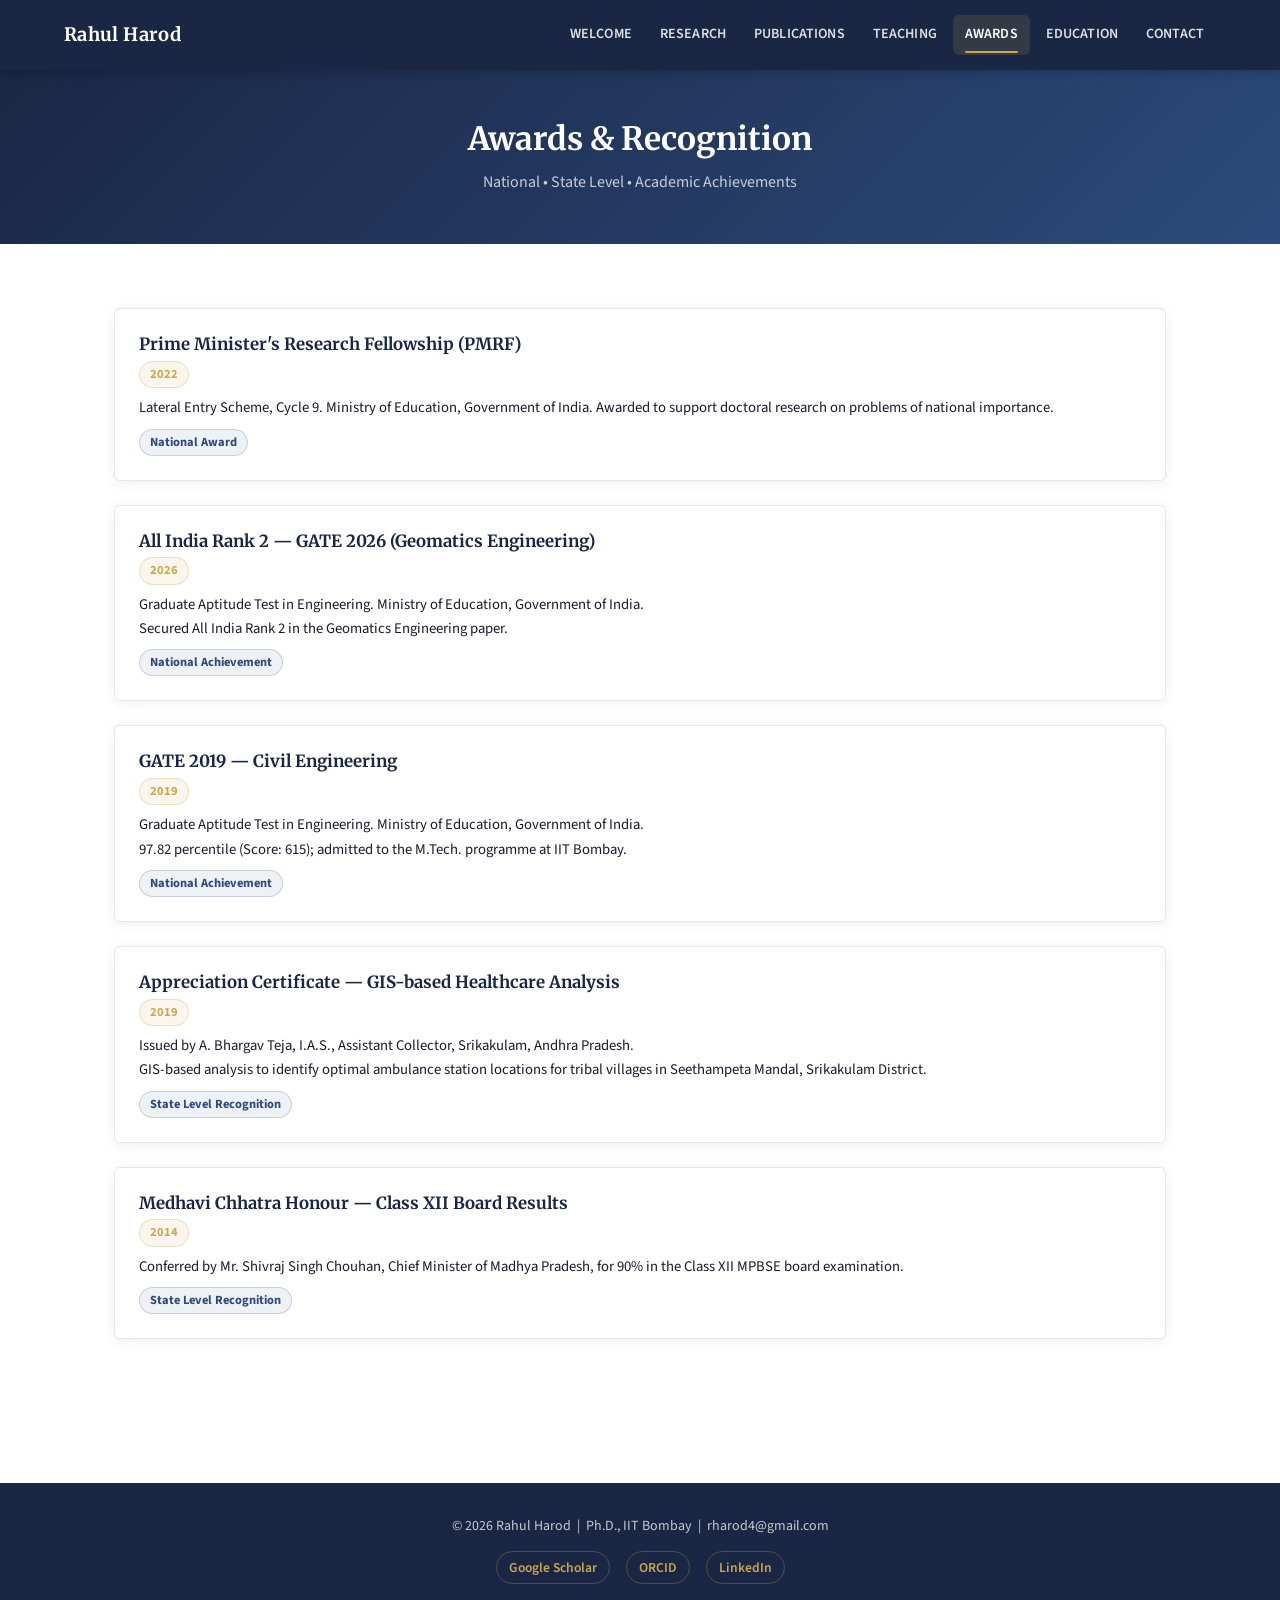
==== commit e88ad248: "Polish for professional tone: awards, education, contact - awards: remove emoji icons; remove superl" ====
--- a/awards.html
+++ b/awards.html
@@ -44,67 +44,61 @@
   <main>
     <section class="section">
       <div class="container">
-        <h2 class="section-title">Honours &amp; Awards</h2>
         <div class="awards-list">
 
           <div class="award-card">
-            <div class="award-icon">&#127942;</div>
             <div class="award-content">
               <h3>Prime Minister's Research Fellowship (PMRF)</h3>
               <span class="award-year">2022</span>
               <div class="award-desc">
-                Lateral Entry Scheme, Cycle 9. Ministry of Education, Government of India. Awarded for outstanding Ph.D. research on problems of national importance.
+                Lateral Entry Scheme, Cycle 9. Ministry of Education, Government of India. Awarded to support doctoral research on problems of national importance.
               </div>
               <span class="award-type">National Award</span>
             </div>
           </div>
 
           <div class="award-card">
-            <div class="award-icon">&#129351;</div>
             <div class="award-content">
               <h3>All India Rank 2 — GATE 2026 (Geomatics Engineering)</h3>
               <span class="award-year">2026</span>
               <div class="award-desc">
                 Graduate Aptitude Test in Engineering. Ministry of Education, Government of India.<br>
-                Secured All India Rank 2 in the newly introduced Geomatics Engineering paper, demonstrating exceptional mastery of surveying, GIS, remote sensing, and photogrammetry at the national level.
+                Secured All India Rank 2 in the Geomatics Engineering paper.
               </div>
               <span class="award-type">National Achievement</span>
             </div>
           </div>
 
           <div class="award-card">
-            <div class="award-icon">&#127881;</div>
             <div class="award-content">
               <h3>GATE 2019 — Civil Engineering</h3>
               <span class="award-year">2019</span>
               <div class="award-desc">
                 Graduate Aptitude Test in Engineering. Ministry of Education, Government of India.<br>
-                Achieved 97.82 percentile (Score: 615), securing admission into the M.Tech. programme at IIT Bombay.
+                97.82 percentile (Score: 615); admitted to the M.Tech. programme at IIT Bombay.
               </div>
               <span class="award-type">National Achievement</span>
             </div>
           </div>
 
           <div class="award-card">
-            <div class="award-icon">&#127970;</div>
             <div class="award-content">
               <h3>Appreciation Certificate — GIS-based Healthcare Analysis</h3>
               <span class="award-year">2019</span>
               <div class="award-desc">
                 Issued by A. Bhargav Teja, I.A.S., Assistant Collector, Srikakulam, Andhra Pradesh.<br>
-                For GIS-based analysis to identify optimal ambulance station locations for tribal villages in Seethampeta Mandal, Srikakulam District, contributing to improved healthcare access in underserved regions.
+                GIS-based analysis to identify optimal ambulance station locations for tribal villages in Seethampeta Mandal, Srikakulam District.
               </div>
               <span class="award-type">State Level Recognition</span>
             </div>
           </div>
 
           <div class="award-card">
-            <div class="award-icon">&#127891;</div>
             <div class="award-content">
               <h3>Medhavi Chhatra Honour — Class XII Board Results</h3>
               <span class="award-year">2014</span>
               <div class="award-desc">
-                Conferred by Mr. Shivraj Singh Chouhan, Chief Minister of Madhya Pradesh, in recognition of outstanding performance in the Class XII MPBSE board examination (90%).
+                Conferred by Mr. Shivraj Singh Chouhan, Chief Minister of Madhya Pradesh, for 90% in the Class XII MPBSE board examination.
               </div>
               <span class="award-type">State Level Recognition</span>
             </div>
